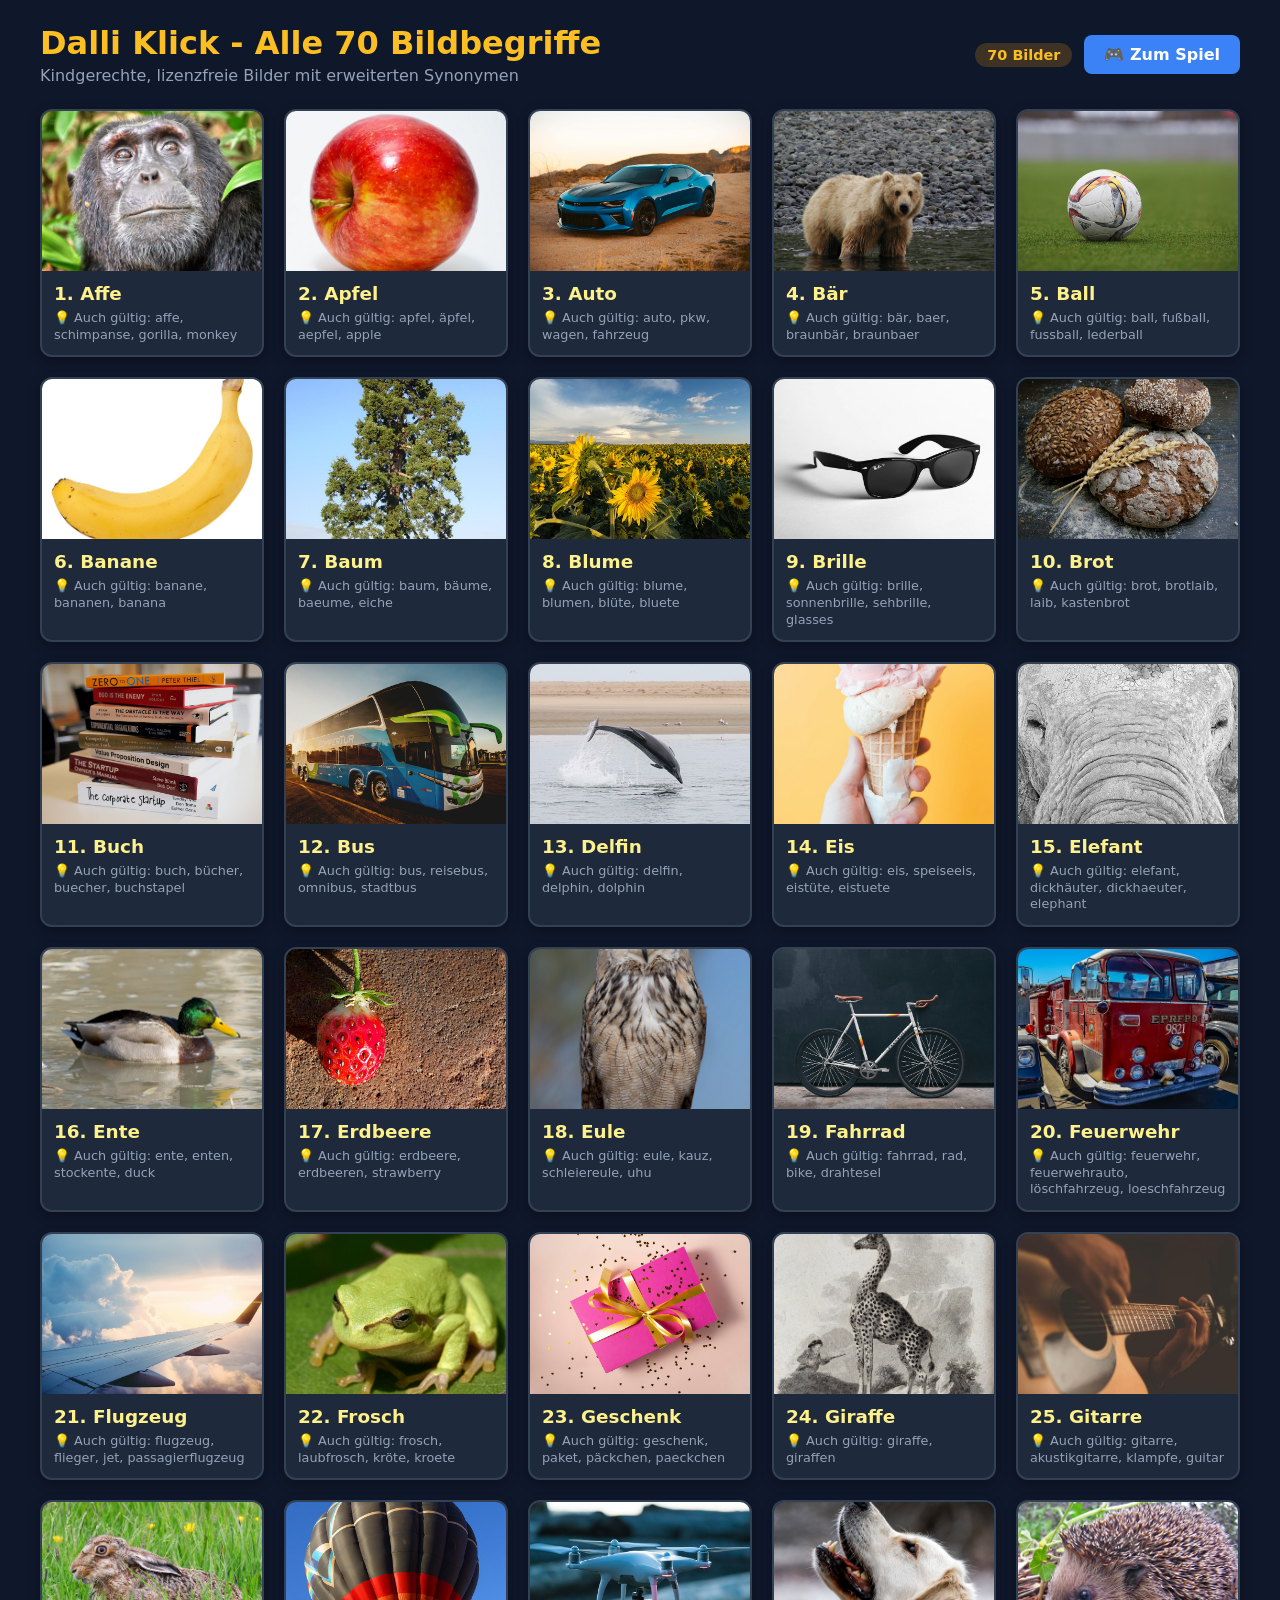
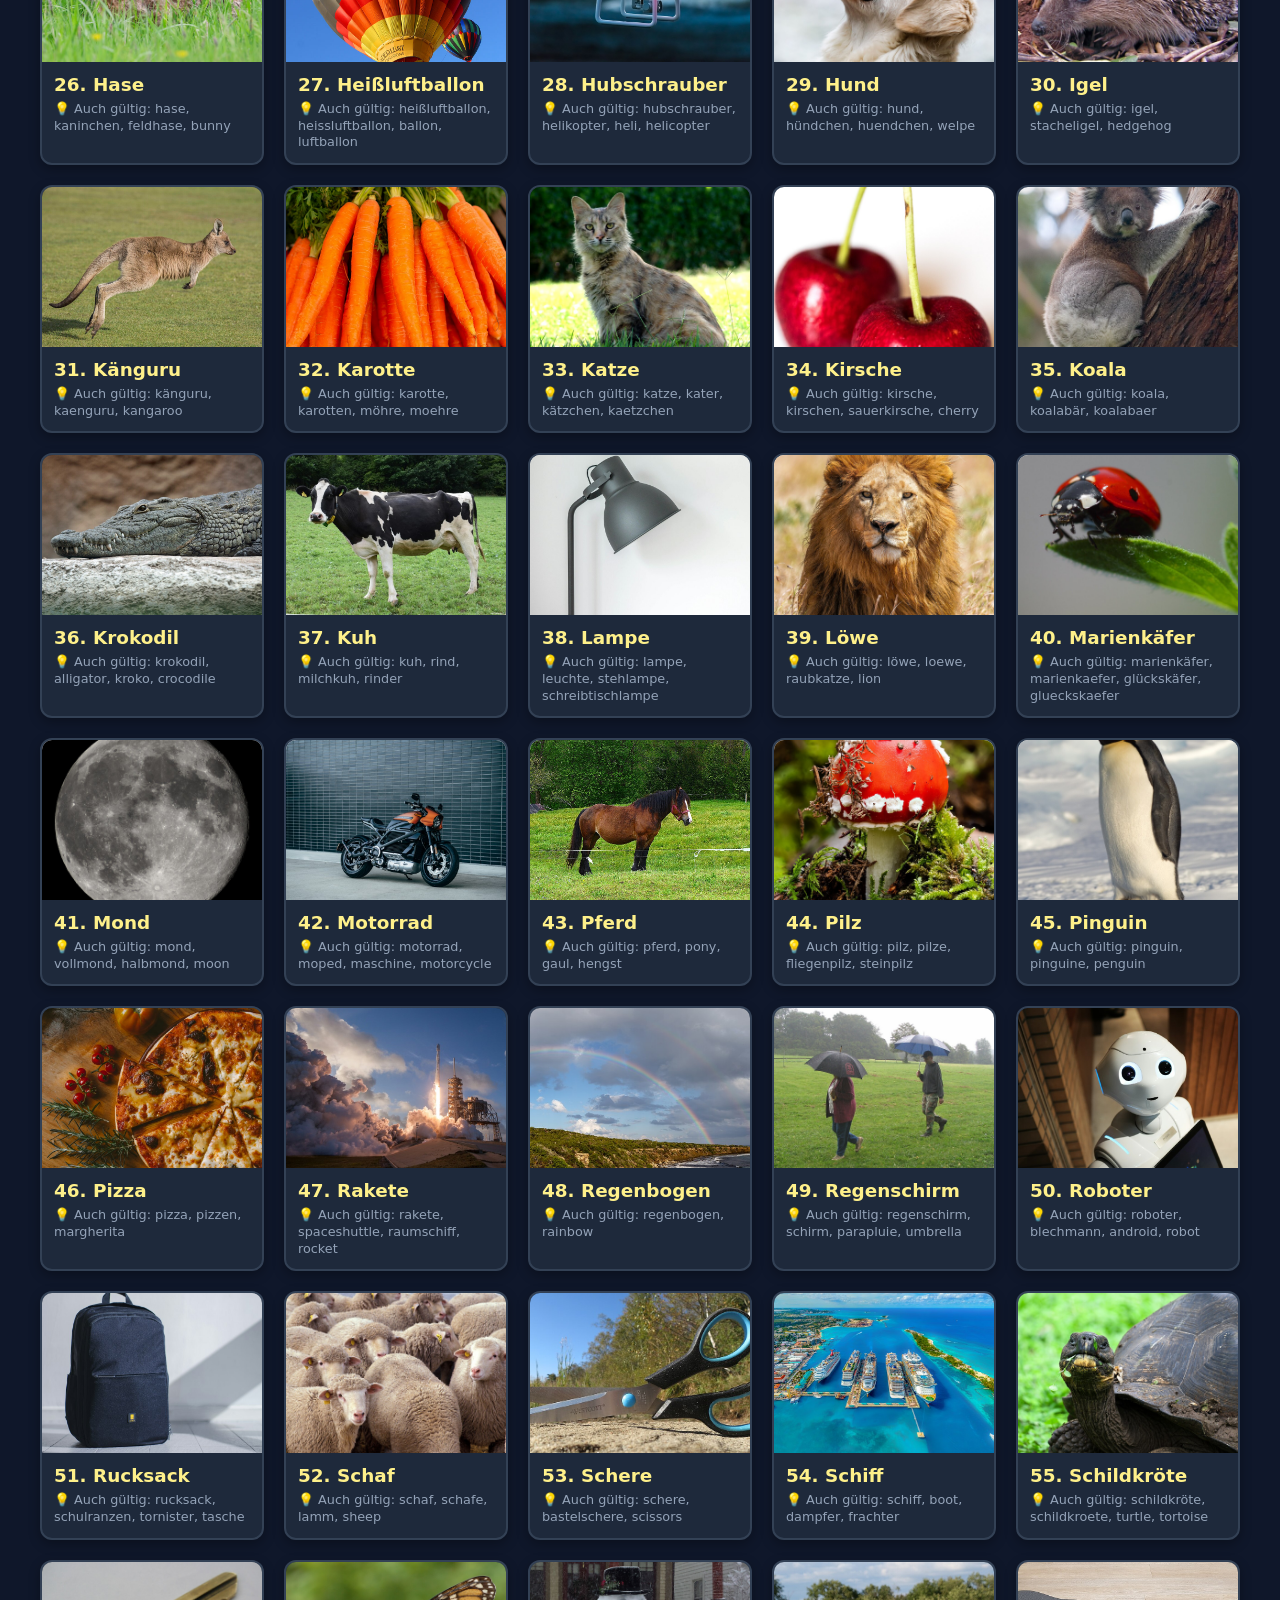
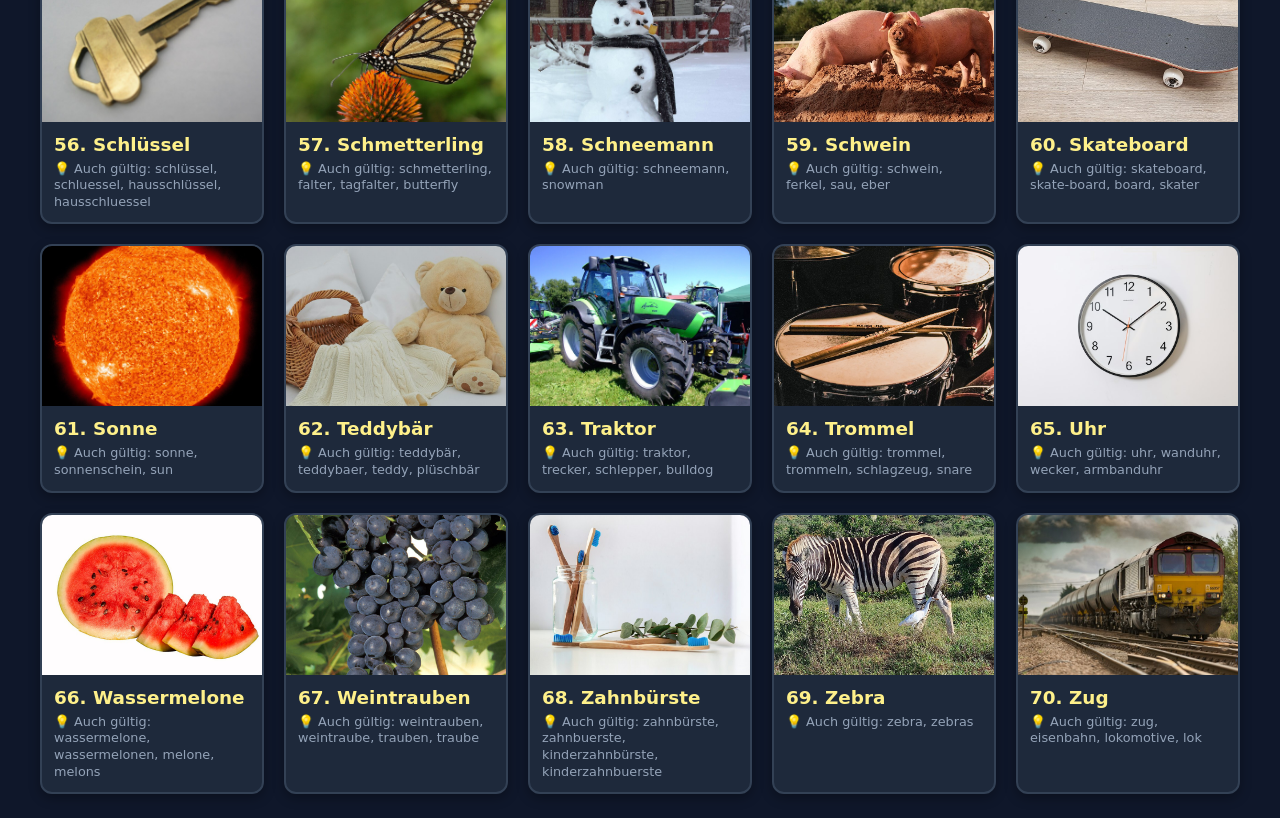
==== galerie.html @ 398790ba "Initial commit: Dalli Klick & Memorbild Bilderrätsel-Spiel mit 70 Bildern und Mosaik-Ausschnitten" ====
<!DOCTYPE html>
<html lang="de">
<head>
  <meta charset="UTF-8">
  <title>Bildergalerie & Begriffe - Dalli Klick</title>
  <style>
    body {
      font-family: 'Segoe UI', system-ui, -apple-system, sans-serif;
      background: #0f172a;
      color: #f8fafc;
      padding: 24px;
      margin: 0;
    }
    .header {
      max-width: 1200px;
      margin: 0 auto 24px;
      display: flex;
      justify-content: space-between;
      align-items: center;
      flex-wrap: wrap;
      gap: 16px;
    }
    h1 {
      margin: 0;
      color: #fbbf24;
      font-size: 2rem;
    }
    .btn-back {
      background: #3b82f6;
      color: white;
      text-decoration: none;
      padding: 10px 20px;
      border-radius: 8px;
      font-weight: bold;
      transition: background 0.2s;
    }
    .btn-back:hover { background: #2563eb; }
    .grid {
      display: grid;
      grid-template-columns: repeat(auto-fill, minmax(220px, 1fr));
      gap: 20px;
      max-width: 1200px;
      margin: 0 auto;
    }
    .card {
      background: #1e293b;
      border-radius: 12px;
      overflow: hidden;
      box-shadow: 0 4px 12px rgba(0,0,0,0.3);
      display: flex;
      flex-direction: column;
      border: 2px solid #334155;
      transition: transform 0.2s, border-color 0.2s;
    }
    .card:hover {
      transform: translateY(-4px);
      border-color: #f59e0b;
    }
    .card img {
      width: 100%;
      height: 160px;
      object-fit: cover;
      background: #ffffff;
    }
    .card-body {
      padding: 12px;
      display: flex;
      flex-direction: column;
      gap: 6px;
    }
    .card .name {
      font-weight: 800;
      font-size: 1.15rem;
      color: #fef08a;
    }
    .card .synonyms {
      font-size: 0.8rem;
      color: #94a3b8;
      line-height: 1.3;
    }
    .badge-count {
      background: rgba(245, 158, 11, 0.2);
      color: #fbbf24;
      padding: 4px 12px;
      border-radius: 20px;
      font-size: 0.9rem;
      font-weight: 700;
    }
  </style>
</head>
<body>
  <div class="header">
    <div>
      <h1>Dalli Klick - Alle 70 Bildbegriffe</h1>
      <p style="color: #94a3b8; margin: 4px 0 0;">Kindgerechte, lizenzfreie Bilder mit erweiterten Synonymen</p>
    </div>
    <div style="display: flex; align-items: center; gap: 12px;">
      <span id="counter" class="badge-count">70 Bilder</span>
      <a href="index.html" class="btn-back">🎮 Zum Spiel</a>
    </div>
  </div>

  <div id="grid" class="grid"></div>

  <script src="bilder.js"></script>
  <script>
    const grid = document.getElementById('grid');
    const counter = document.getElementById('counter');
    if (window.BILDER_LISTE) {
      counter.textContent = `${window.BILDER_LISTE.length} Bilder`;
      window.BILDER_LISTE.forEach((item, idx) => {
        const card = document.createElement('div');
        card.className = 'card';
        const synList = item.alt && Array.isArray(item.alt) ? item.alt.slice(0, 4).join(', ') : '';
        card.innerHTML = `
          <img src="bilder/${item.file}" alt="${item.name}" loading="lazy">
          <div class="card-body">
            <div class="name">${idx + 1}. ${item.name}</div>
            <div class="synonyms">${synList ? '💡 Auch gültig: ' + synList : ''}</div>
          </div>
        `;
        grid.appendChild(card);
      });
    }
  </script>
</body>
</html>
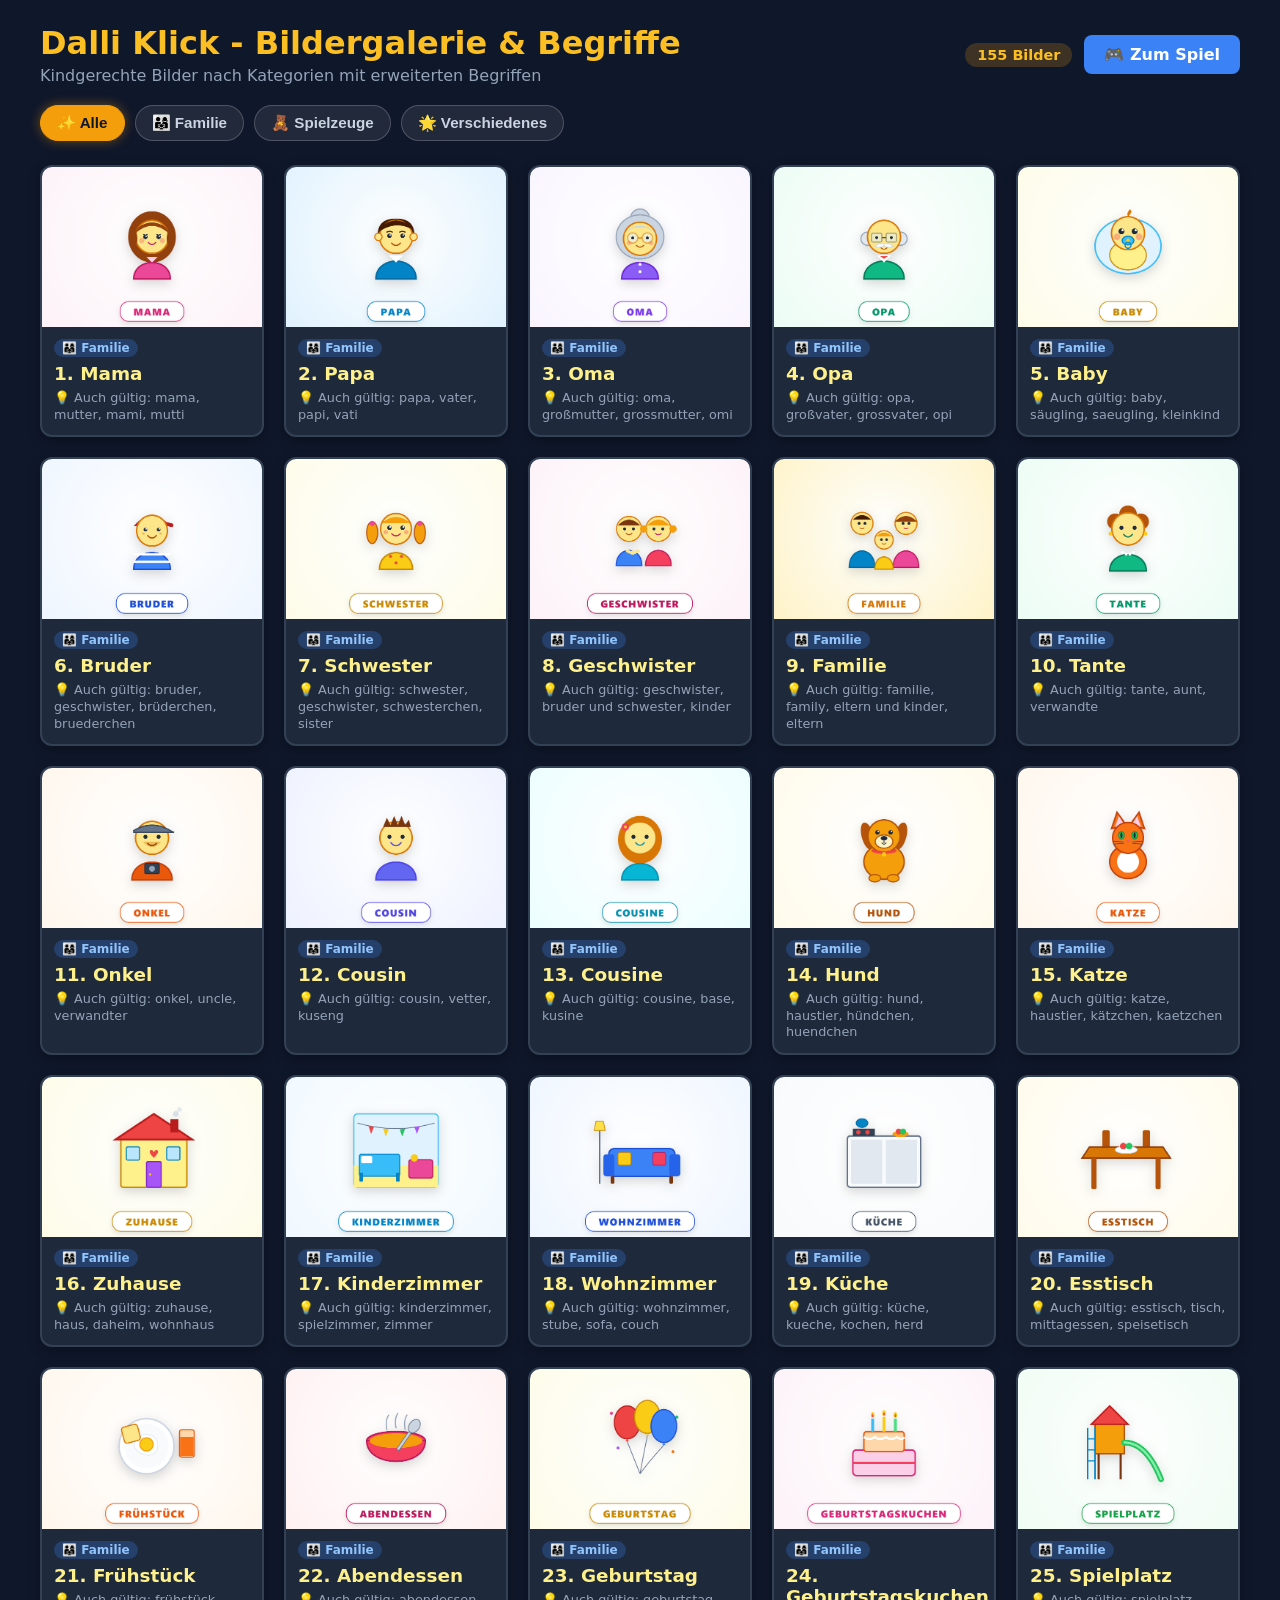
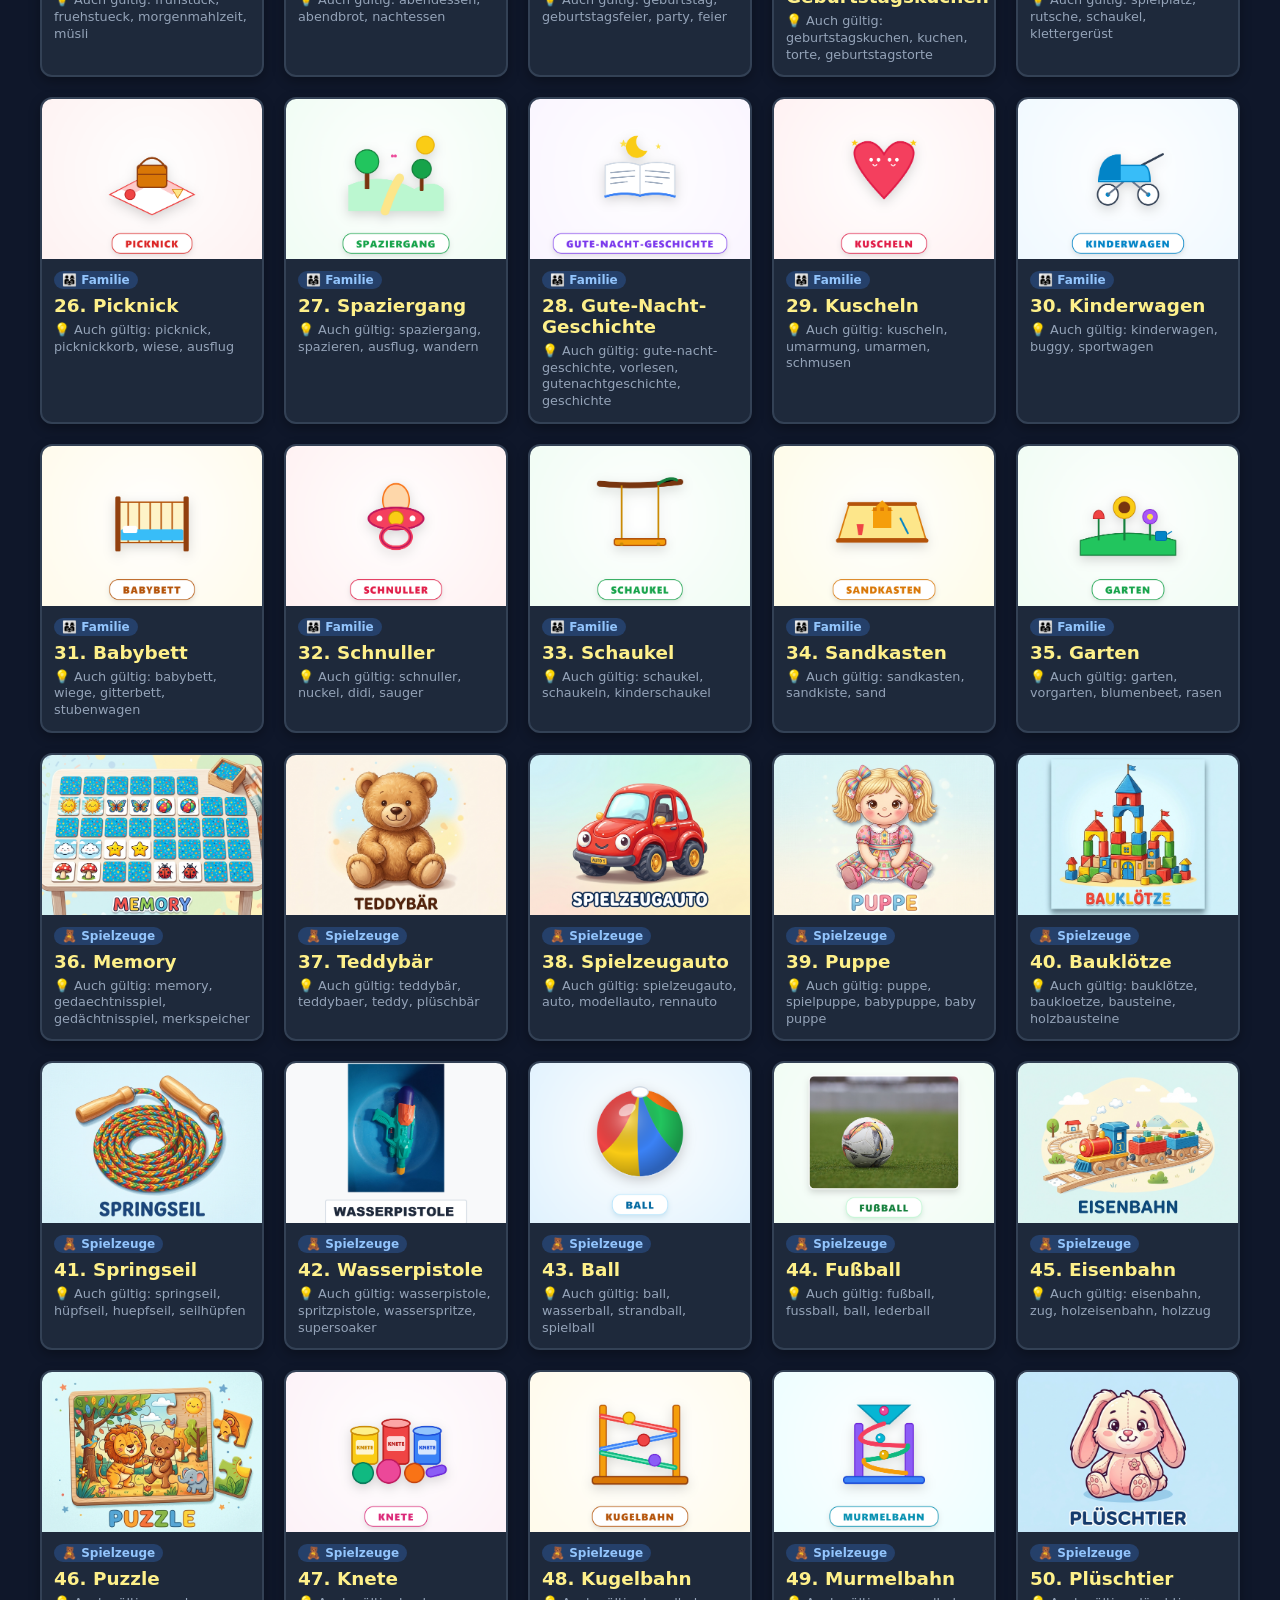
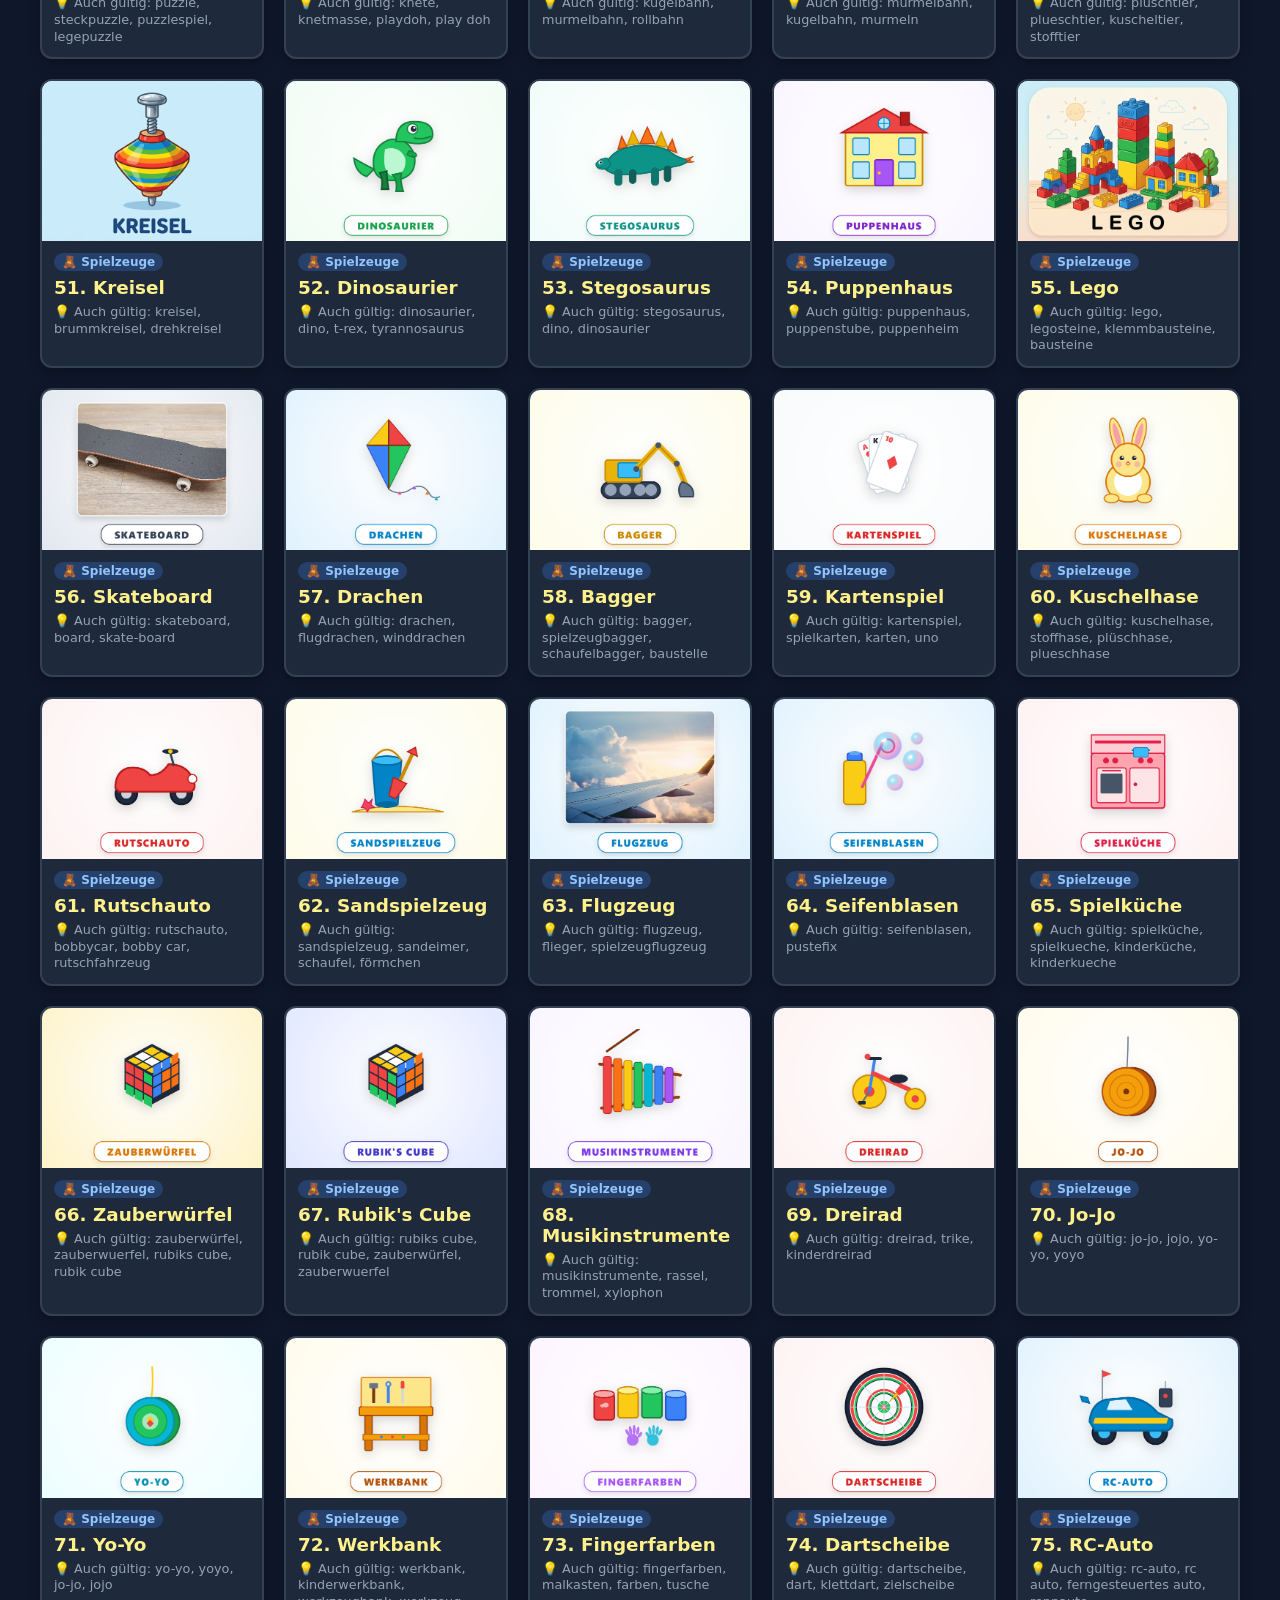
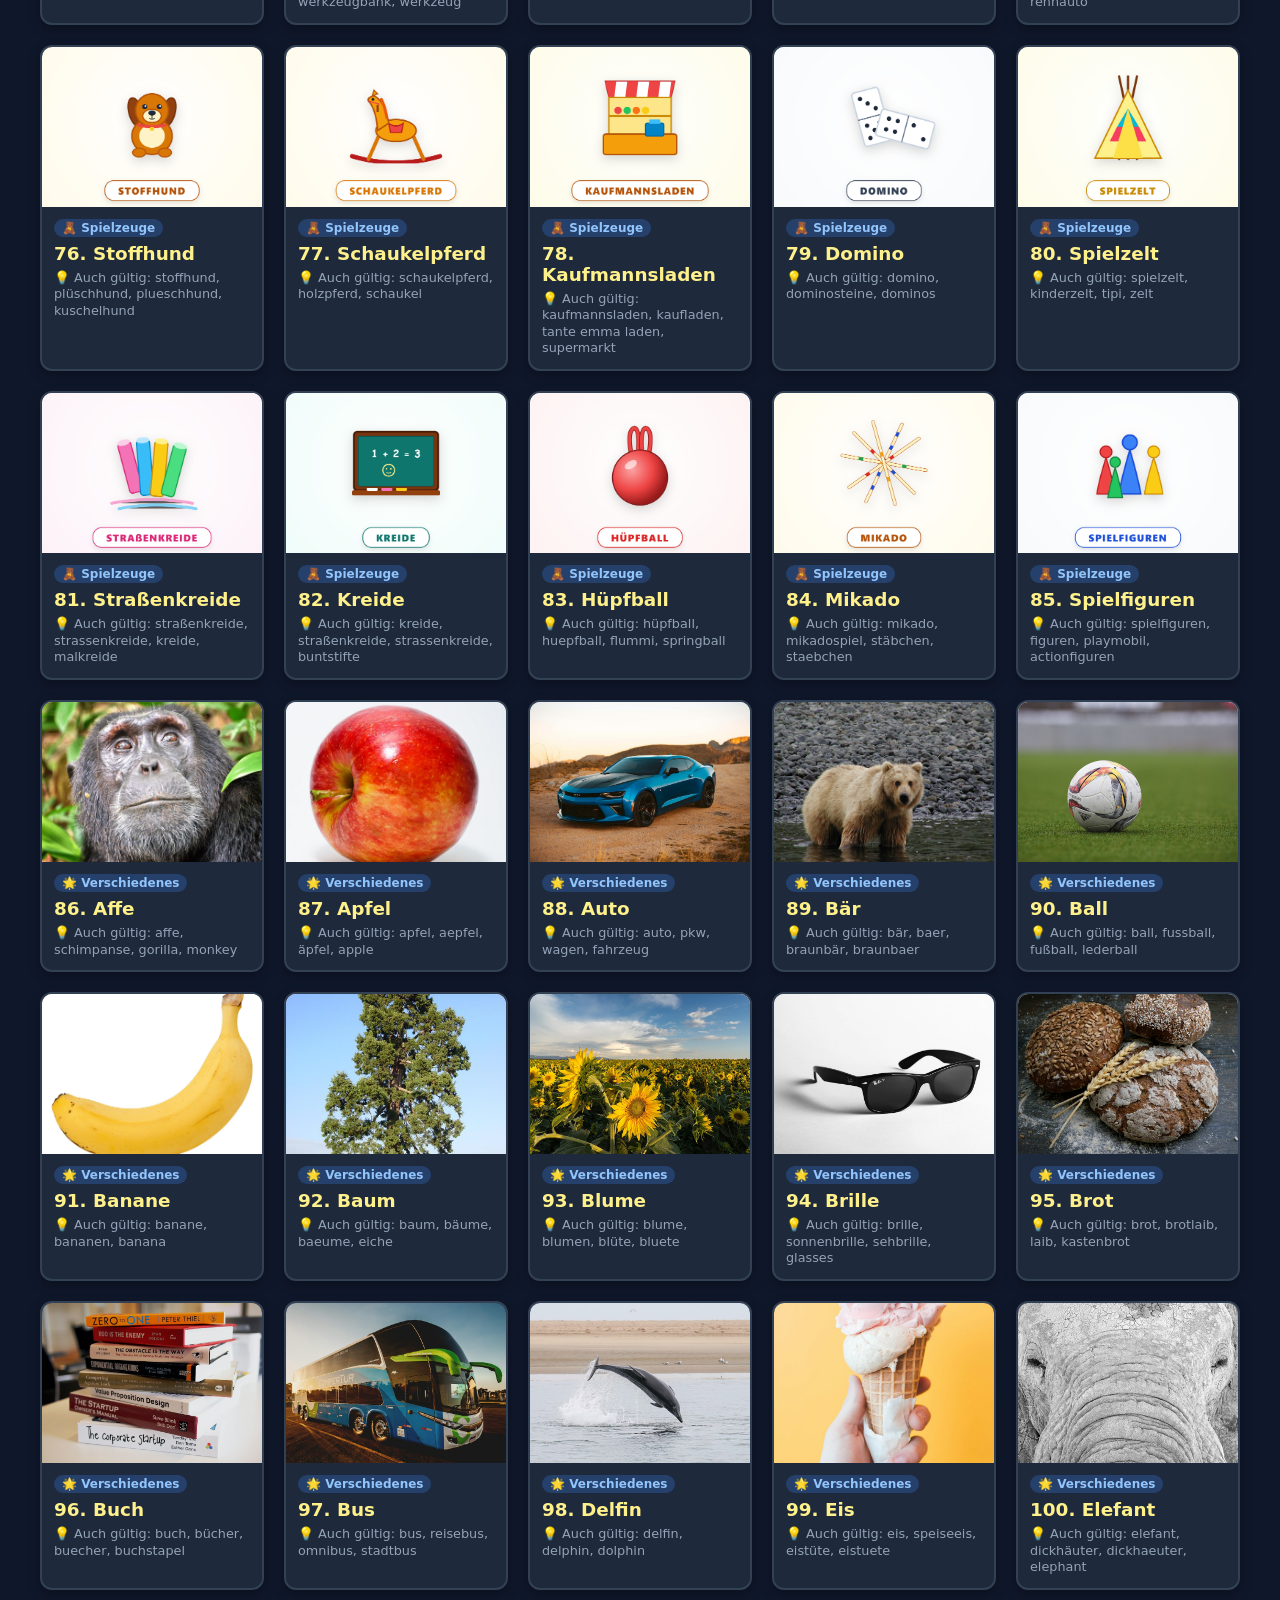
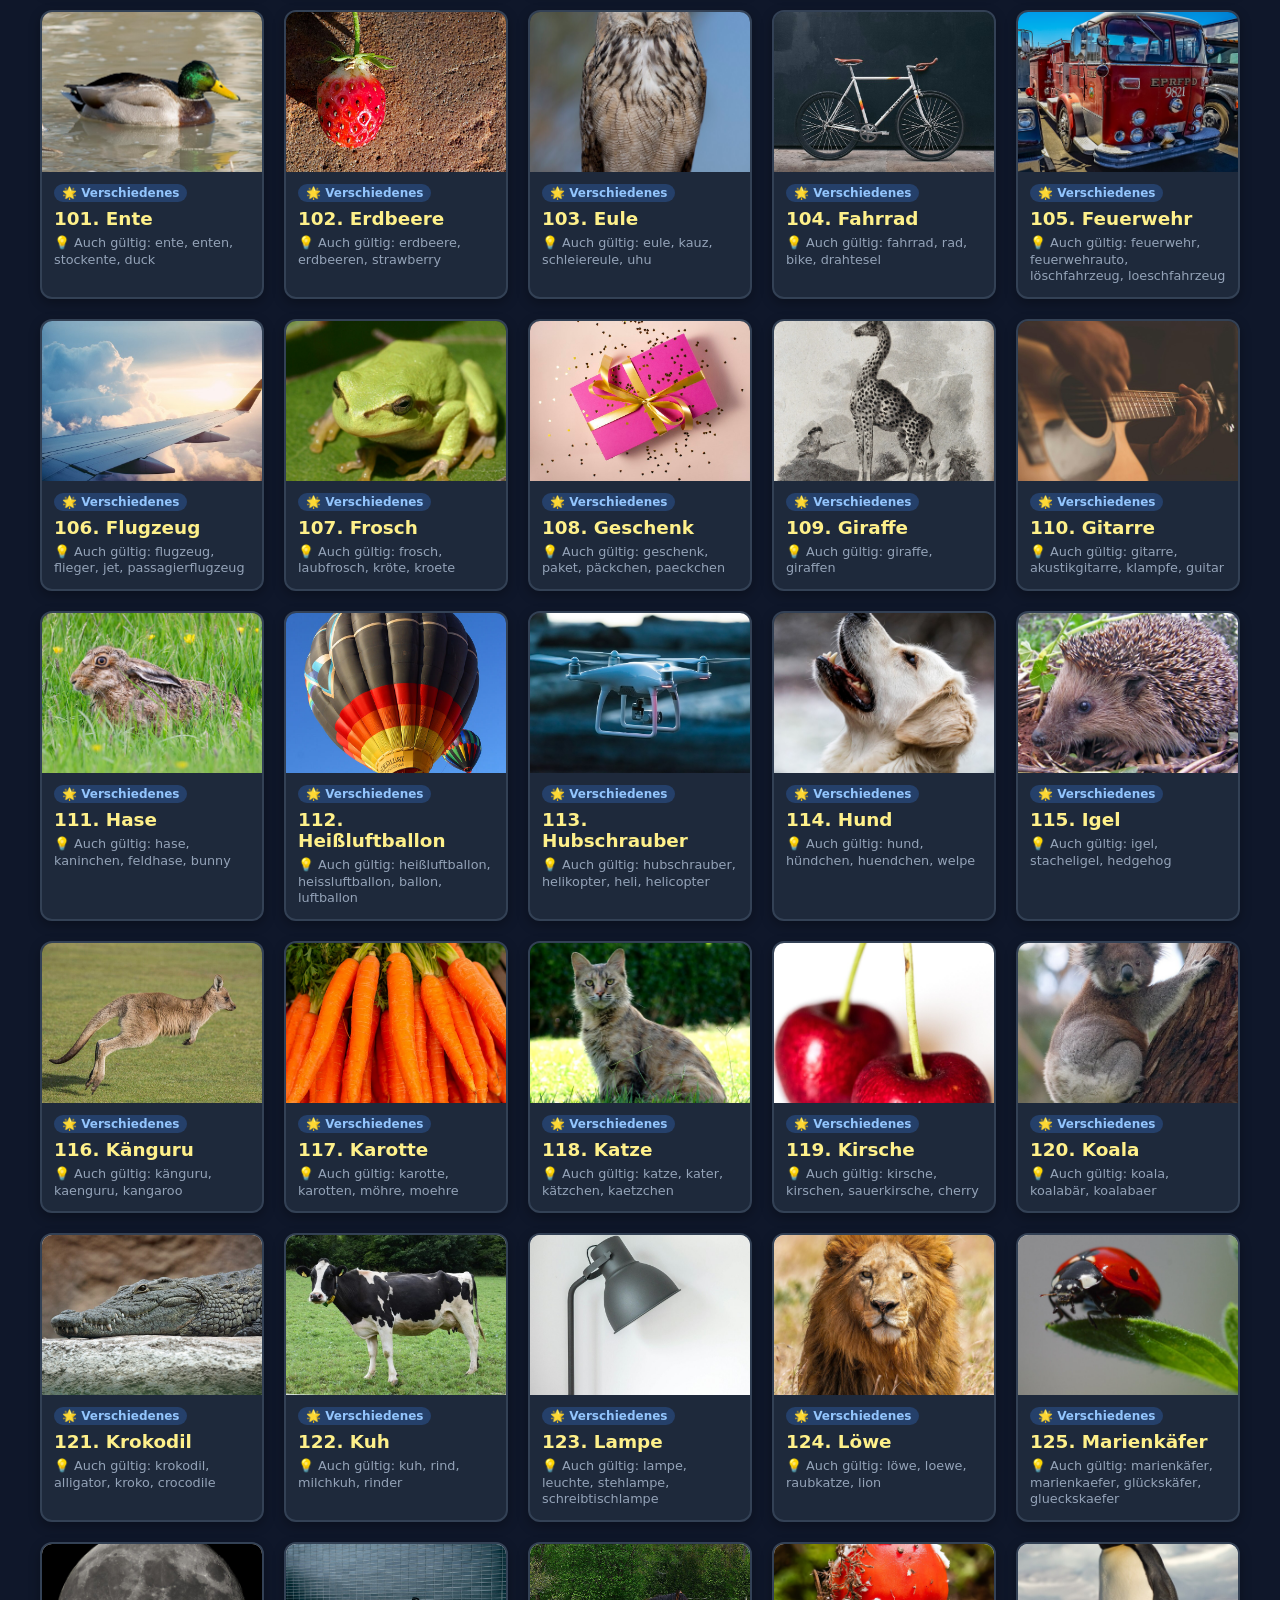
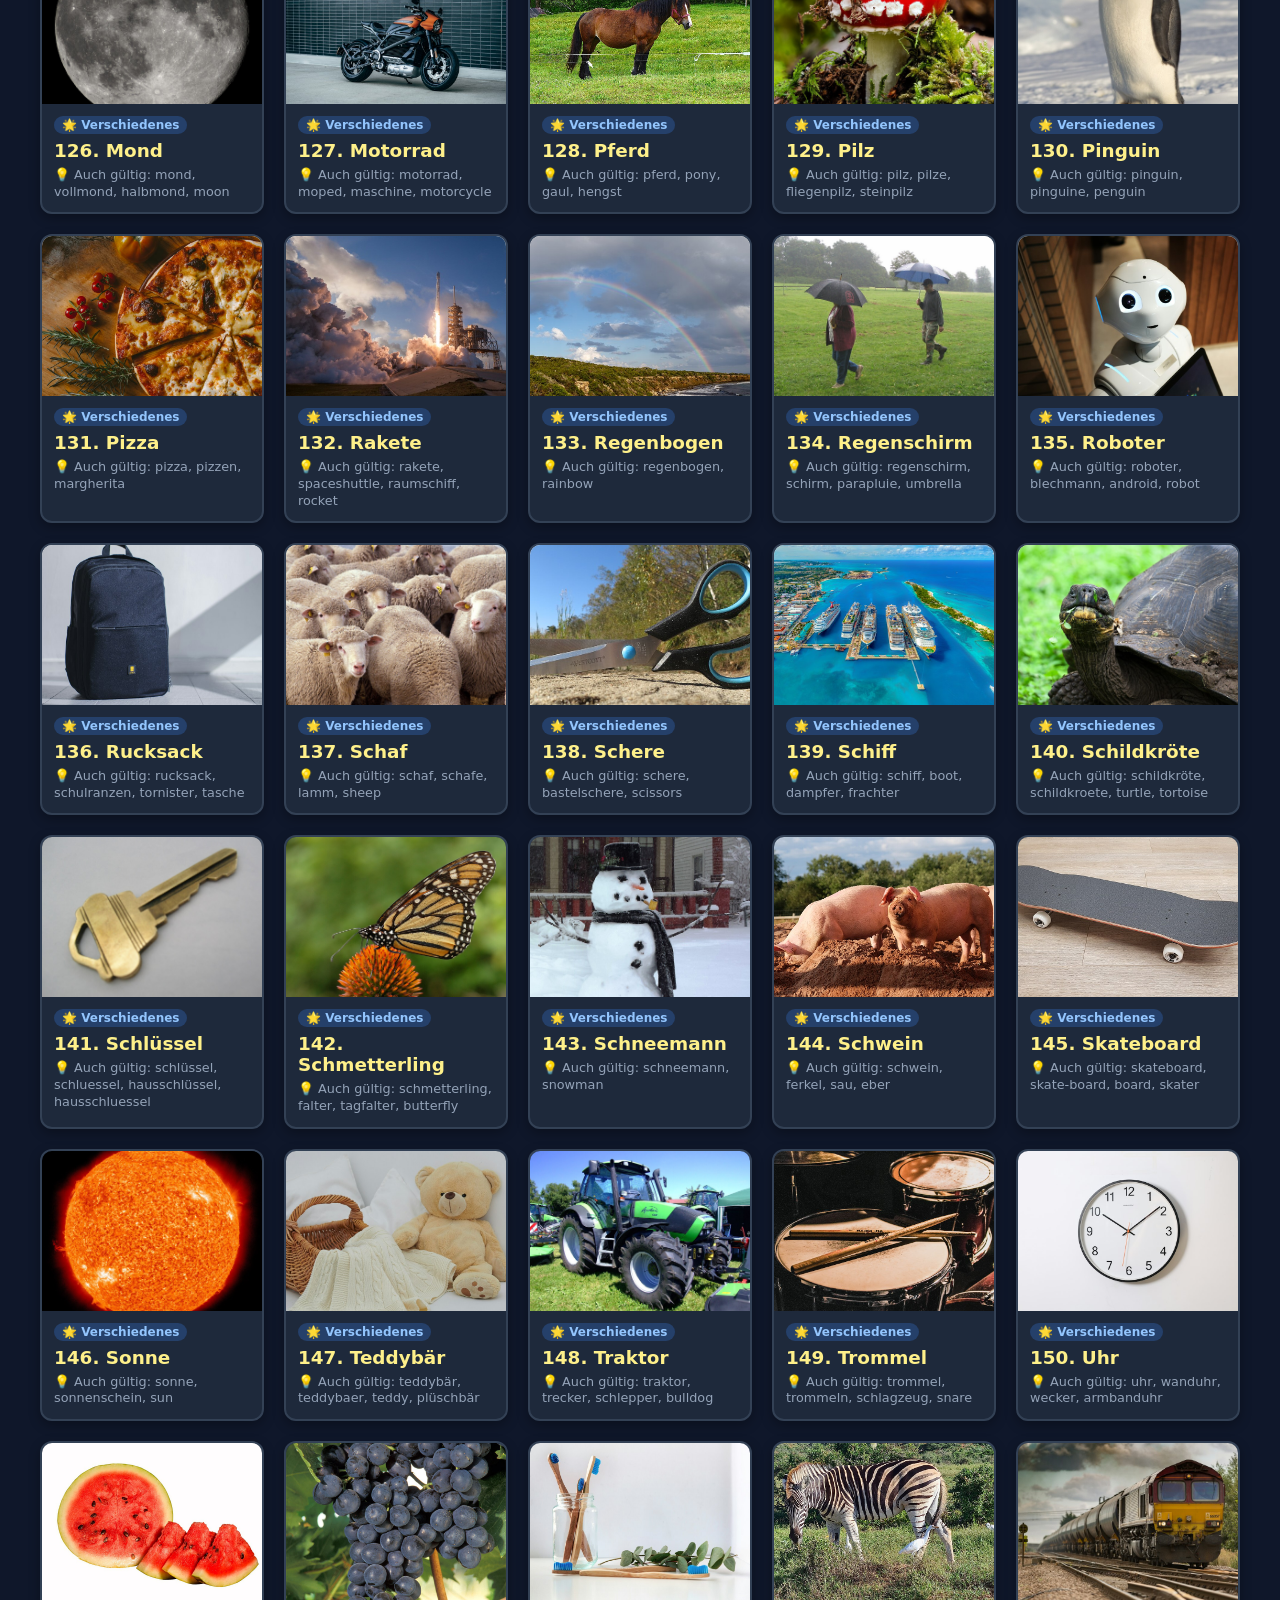
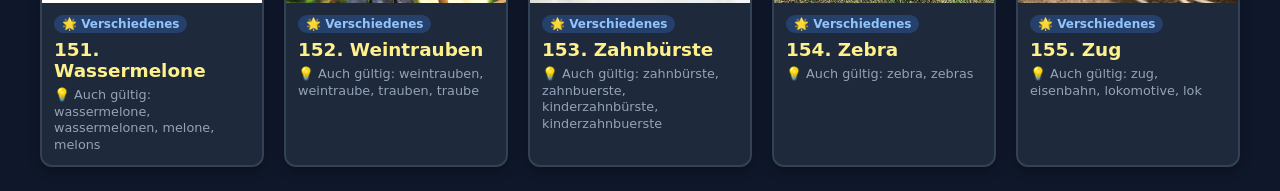
==== commit 751bd2e8: "Kategorien Familie (35) und Spielzeuge (50) hinzugefuegt, Verschiedenes als Startkategorie festgeleg" ====
--- a/galerie.html
+++ b/galerie.html
@@ -13,7 +13,7 @@
     }
     .header {
       max-width: 1200px;
-      margin: 0 auto 24px;
+      margin: 0 auto 20px;
       display: flex;
       justify-content: space-between;
       align-items: center;
@@ -35,6 +35,41 @@
       transition: background 0.2s;
     }
     .btn-back:hover { background: #2563eb; }
+    
+    .cat-bar {
+      max-width: 1200px;
+      margin: 0 auto 24px;
+      display: flex;
+      flex-wrap: wrap;
+      gap: 10px;
+      align-items: center;
+    }
+    .cat-btn {
+      background: rgba(255, 255, 255, 0.08);
+      border: 1px solid rgba(255, 255, 255, 0.2);
+      color: #cbd5e1;
+      padding: 8px 16px;
+      border-radius: 20px;
+      cursor: pointer;
+      font-weight: 700;
+      font-size: 0.95rem;
+      transition: all 0.2s;
+    }
+    .cat-btn:hover {
+      background: rgba(255, 255, 255, 0.18);
+      color: white;
+    }
+    .cat-btn.active {
+      background: #f59e0b;
+      color: #0f172a;
+      border-color: #f59e0b;
+      box-shadow: 0 0 12px rgba(245, 158, 11, 0.4);
+    }
+    .cat-btn:disabled {
+      opacity: 0.4;
+      cursor: not-allowed;
+    }
+
     .grid {
       display: grid;
       grid-template-columns: repeat(auto-fill, minmax(220px, 1fr));
@@ -72,6 +107,16 @@
       font-weight: 800;
       font-size: 1.15rem;
       color: #fef08a;
+    }
+    .card .category-badge {
+      display: inline-block;
+      align-self: flex-start;
+      font-size: 0.75rem;
+      font-weight: 700;
+      background: rgba(59, 130, 246, 0.25);
+      color: #93c5fd;
+      padding: 2px 8px;
+      border-radius: 10px;
     }
     .card .synonyms {
       font-size: 0.8rem;
@@ -86,18 +131,30 @@
       font-size: 0.9rem;
       font-weight: 700;
     }
+    .empty-state {
+      grid-column: 1 / -1;
+      text-align: center;
+      padding: 60px 20px;
+      background: #1e293b;
+      border-radius: 12px;
+      border: 2px dashed #475569;
+    }
   </style>
 </head>
 <body>
   <div class="header">
     <div>
-      <h1>Dalli Klick - Alle 70 Bildbegriffe</h1>
-      <p style="color: #94a3b8; margin: 4px 0 0;">Kindgerechte, lizenzfreie Bilder mit erweiterten Synonymen</p>
+      <h1>Dalli Klick - Bildergalerie & Begriffe</h1>
+      <p style="color: #94a3b8; margin: 4px 0 0;">Kindgerechte Bilder nach Kategorien mit erweiterten Begriffen</p>
     </div>
     <div style="display: flex; align-items: center; gap: 12px;">
-      <span id="counter" class="badge-count">70 Bilder</span>
+      <span id="counter" class="badge-count">0 Bilder</span>
       <a href="index.html" class="btn-back">🎮 Zum Spiel</a>
     </div>
+  </div>
+
+  <div id="cat-bar" class="cat-bar">
+    <!-- Kategorie-Filter-Buttons -->
   </div>
 
   <div id="grid" class="grid"></div>
@@ -106,15 +163,88 @@
   <script>
     const grid = document.getElementById('grid');
     const counter = document.getElementById('counter');
-    if (window.BILDER_LISTE) {
-      counter.textContent = `${window.BILDER_LISTE.length} Bilder`;
-      window.BILDER_LISTE.forEach((item, idx) => {
+    const catBar = document.getElementById('cat-bar');
+
+    let allCategories = {};
+    if (window.BILDER_KATEGORIEN) {
+      allCategories = window.BILDER_KATEGORIEN;
+    } else if (window.BILDER_LISTE) {
+      allCategories = { "Verschiedenes": window.BILDER_LISTE };
+    }
+
+    const catIcons = {
+      'Alle': '✨',
+      'Familie': '👨‍👩‍👧',
+      'Spielzeuge': '🧸',
+      'Verschiedenes': '🌟'
+    };
+
+    let currentFilter = 'Alle';
+
+    function renderFilterButtons() {
+      catBar.innerHTML = '';
+
+      // Button für "Alle"
+      const allBtn = document.createElement('button');
+      allBtn.className = `cat-btn ${currentFilter === 'Alle' ? 'active' : ''}`;
+      allBtn.textContent = '✨ Alle';
+      allBtn.addEventListener('click', () => { currentFilter = 'Alle'; renderFilterButtons(); renderGrid(); });
+      catBar.appendChild(allBtn);
+
+      const keys = ['Familie', 'Spielzeuge', 'Verschiedenes', ...Object.keys(allCategories).filter(k => !['Familie', 'Spielzeuge', 'Verschiedenes'].includes(k))];
+
+      keys.forEach(k => {
+        const list = allCategories[k] || [];
+        const count = list.length;
+        const icon = catIcons[k] || '📁';
+        const btn = document.createElement('button');
+        btn.className = `cat-btn ${currentFilter === k ? 'active' : ''}`;
+        btn.textContent = `${icon} ${k}`;
+        if (count === 0) {
+          btn.disabled = true;
+          btn.title = 'Keine Bilder in dieser Kategorie';
+        } else {
+          btn.addEventListener('click', () => { currentFilter = k; renderFilterButtons(); renderGrid(); });
+        }
+        catBar.appendChild(btn);
+      });
+    }
+
+    function renderGrid() {
+      grid.innerHTML = '';
+      let itemsToShow = [];
+
+      if (currentFilter === 'Alle') {
+        Object.keys(allCategories).forEach(cat => {
+          (allCategories[cat] || []).forEach(item => {
+            itemsToShow.push({ ...item, category: cat });
+          });
+        });
+      } else {
+        itemsToShow = (allCategories[currentFilter] || []).map(item => ({ ...item, category: currentFilter }));
+      }
+
+      counter.textContent = `${itemsToShow.length} Bilder`;
+
+      if (itemsToShow.length === 0) {
+        grid.innerHTML = `
+          <div class="empty-state">
+            <h2 style="color: #fbbf24; margin-bottom: 8px;">Keine Bilder in Kategorie „${currentFilter}“</h2>
+            <p style="color: #94a3b8;">Kopiere Bilder in den Ordner <code>bilder/${currentFilter}/</code> und aktualisiere die Bilderliste.</p>
+          </div>
+        `;
+        return;
+      }
+
+      itemsToShow.forEach((item, idx) => {
         const card = document.createElement('div');
         card.className = 'card';
         const synList = item.alt && Array.isArray(item.alt) ? item.alt.slice(0, 4).join(', ') : '';
+        const imgSrc = item.file.startsWith('http') ? item.file : (item.file.includes('/') ? `bilder/${item.file}` : `bilder/${item.category}/${item.file}`);
         card.innerHTML = `
-          <img src="bilder/${item.file}" alt="${item.name}" loading="lazy">
+          <img src="${imgSrc}" alt="${item.name}" loading="lazy">
           <div class="card-body">
+            <span class="category-badge">${catIcons[item.category] || '📁'} ${item.category}</span>
             <div class="name">${idx + 1}. ${item.name}</div>
             <div class="synonyms">${synList ? '💡 Auch gültig: ' + synList : ''}</div>
           </div>
@@ -122,6 +252,9 @@
         grid.appendChild(card);
       });
     }
+
+    renderFilterButtons();
+    renderGrid();
   </script>
 </body>
-</html>
+</html>
